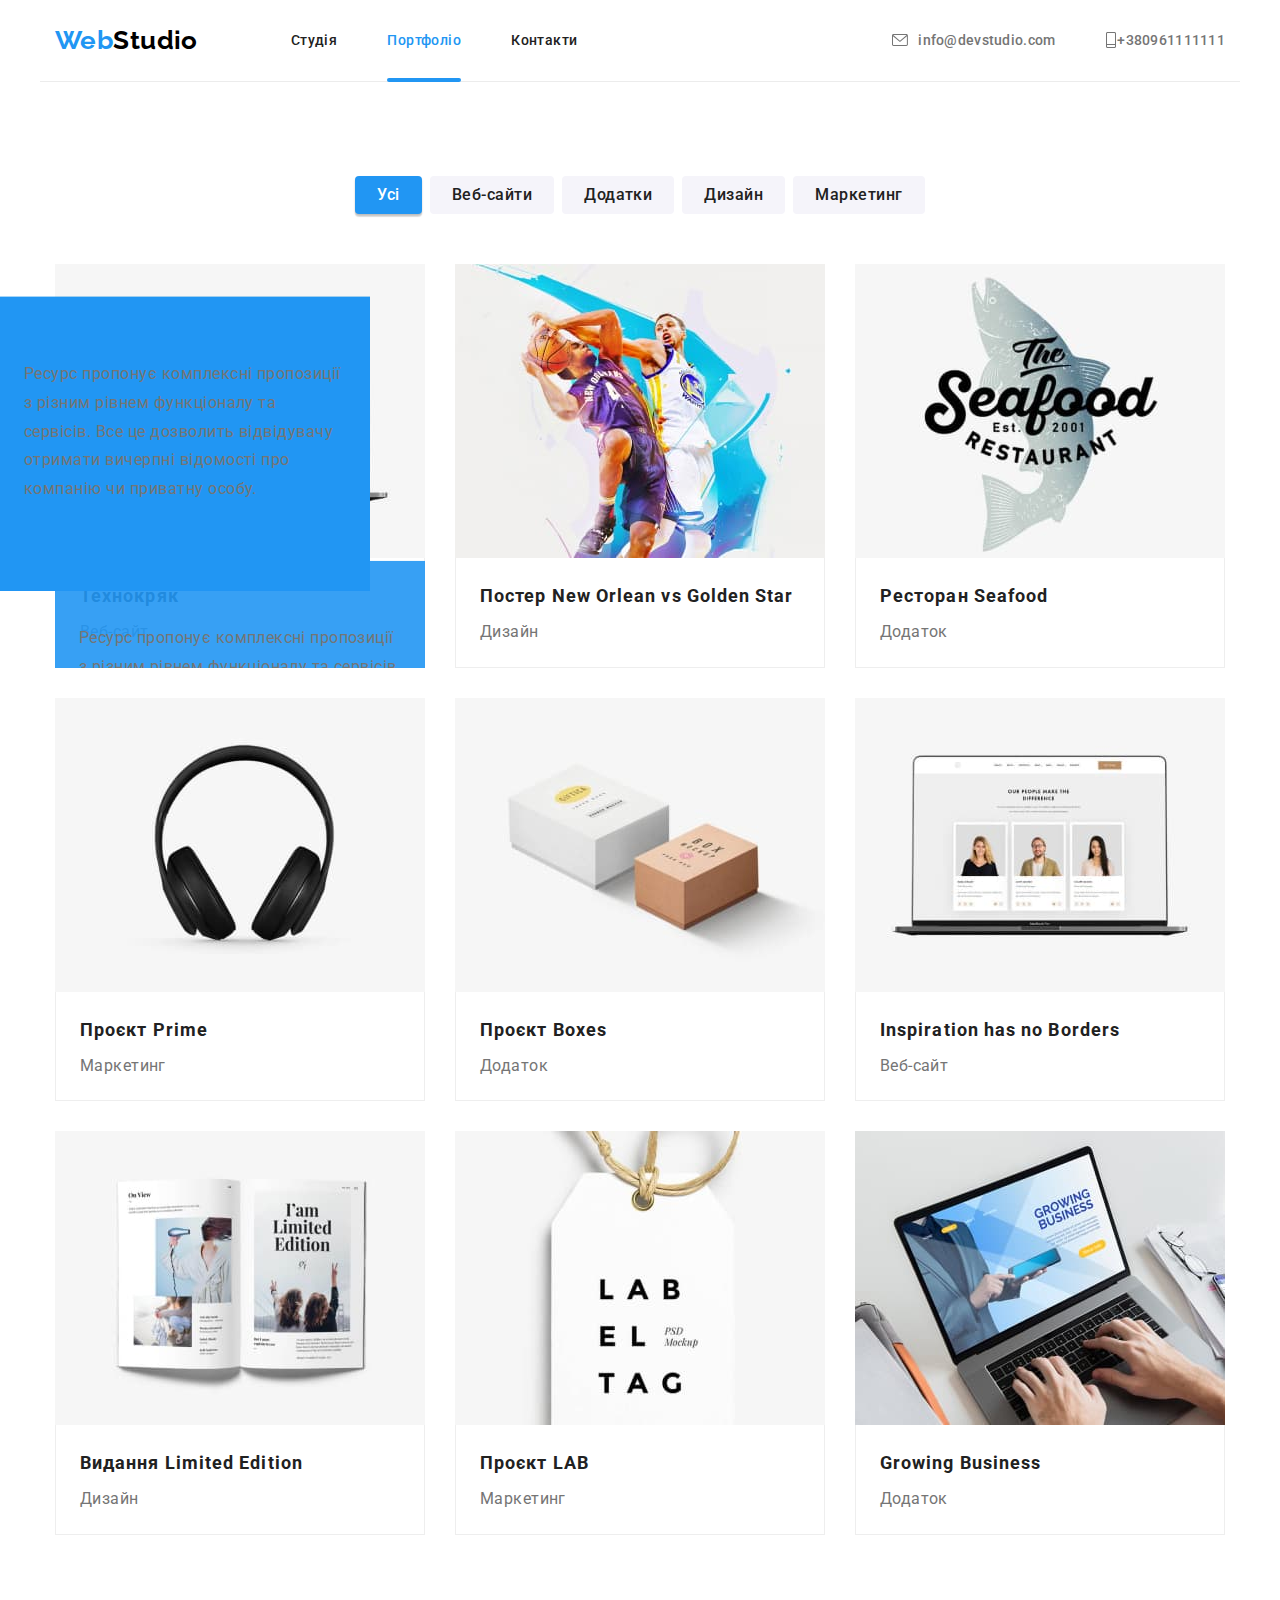
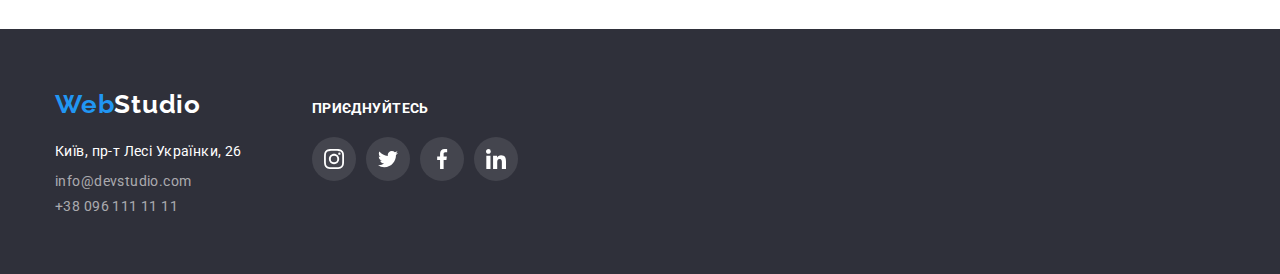
==== portfolio.html @ a7695c18 "commit" ====
<!DOCTYPE html>
<html lang="en">
  <head>
    <meta charset="UTF-8" />
    <meta http-equiv="X-UA-Compatible" content="IE=edge" />
    <meta name="viewport" content="width=device-width, initial-scale=1.0" />
    <title>Document</title>
    <link 
    href="https://fonts.googleapis.com/css2?family=Raleway:wght@700&family=Roboto:wght@400;500;700;900&display=swap"
    rel="stylesheet"/>
    <link rel="stylesheet" href="https://cdnjs.cloudflare.com/ajax/libs/modern-normalize/0.7.0/modern-normalize.min.css"/>
    <link rel="stylesheet" href="./css/styles.css"/>
  </head>
  <body>
    <header>
      <header>
        <div class="container header">
            <a class="logo" href="./index.html"><span class="logotype">Web</span><span class="second-logotype-style">Studio</span>
            </a> 
            <nav class="header-nav">
              <ul class="site-nav-link">
                <li class="header-li"><a class="link-studio" href="./index.html">Студія</a>
                </li>
                <li class="header-li"><a class="link-port-active bottom-blue position-bottom" href="./portfolio.html">Портфоліо</a>
                </li>
                <li class="header-li"><a class="link-item" href="">Контакти</a> 
                </li>
              </ul>
            </nav>
              <ul class="contacts-nav-link">
                <li class="contacts-address"><a class="nav-mail" href="mailto:info@devstudio.com">
                  <svg class="contacts-address-mail" width="16" height="12">
                    <use href="./images/symbol-defs-name.svg#icon-envelope"></use></svg>
                    info@devstudio.com</a>
            </li>
                <li class="contacts-address"><a class="nav-phone" href="tel:+:+380961111111">
                  <svg class="contacts-address-phone" width="12" height="16">
                    <use href="./images/symbol-defs-name.svg#icon-smartphone"></use></svg>
                    +380961111111</a>
                </li>
            </ul>
        </div>
      </header>
    </header>
    <main>
        <section class="main-content">
          <div class="container">
            <h1 class="visually-hidden">Портфоліо</h1>
            <ul class="button-wrapper">
        <li><button class="main-button" type="button">Усі</button>
        </li>
        <li><button class="button-gray" type="button">Веб-сайти</button>
        </li>
        <li><button class="button-gray" type="button">Додатки</button>
        </li>
        <li><button class="button-gray" type="button">Дизайн</button> 
        </li>
        <li><button class="button-gray" type="button">Маркетинг</button>
        </li>
            </ul>
            <h2 class="visually-hidden">Надані послуги</h2>
    <ul class="photo-portfolio-list">
    <li class="photo-flex">
      <div class="thumb-photo-portfolio">
        <a class="gallery-list none-style shadow-box" href="/portfolio.html">
         <img src="./images/img.comp.jpg" 
         class="imgflex"
         alt="Ноутбук"
    width="370"
    />
        <div class="gallery-window">
      <p class="gallery-desc-text">
        Ресурс пропонує комплексні пропозиції з різним рівнем
        функціоналу та сервісів. Все це дозволить відвідувачу
        отримати вичерпні відомості про компанію чи приватну
        особу.
      </p>
    </div>
  
    <div class="text-redactor">
    <h2 class="photo-portfolio-header">Технокряк</h2>
    <p class="photo-potfolio-paragraph">Веб-сайт</p>
    </div>
    </a>
    </li>
    <li  class="photo-flex">
        <a class="gallery-list none-style shadow-box" href="/portfolio.html">
        <img src="./images/img.basket.jpg"
        class="imgflex"
         alt="Баскетбольные игроки"
    width="370"/>
    <div class="gallery-window">
      <p class="gallery-desc-text">
        Ресурс пропонує комплексні пропозиції з різним рівнем
        функціоналу та сервісів. Все це дозволить відвідувачу
        отримати вичерпні відомості про компанію чи приватну
        особу.
      </p>
    </div>
    
    <div class="text-redactor ">
    <h2 class="photo-portfolio-header">Постер New Orlean vs Golden Star</h2>
    <p class="photo-potfolio-paragraph">Дизайн</p>
  </div>
</a>
    </li>
    <li  class="photo-flex">
        <a class="gallery-list none-style shadow-box" href="/portfolio.html">
        <img src="./images/img.fish.jpg"
        class="imgflex"
         alt="Логотип рыбного ресторана"
    width="370"
    />
    <div class="gallery-window">
      <p class="gallery-desc-text">
        Ресурс пропонує комплексні пропозиції з різним рівнем
        функціоналу та сервісів. Все це дозволить відвідувачу
        отримати вичерпні відомості про компанію чи приватну
        особу.
      </p>
    </div>

    <div class="text-redactor">
    <h2 class="photo-portfolio-header">Ресторан Seafood</h2>
    <p class="photo-potfolio-paragraph">Додаток</p>
  </div>
</a>
    </li>
    <li  class="photo-flex">
        <a class="gallery-list none-style shadow-box" href="/portfolio.html">
        <img src="./images/img.headphones.jpg"
        class="imgflex"
        alt="Наушники"
        width="370"
       
        />
        <div class="gallery-window">
          <p class="gallery-text-window">
            Ресурс пропонує комплексні пропозиції з різним рівнем
            функціоналу та сервісів. Все це дозволить відвідувачу
            отримати вичерпні відомості про компанію чи приватну
            особу.
          </p>
        </div>
        <div class="text-redactor">
        <h2 class="photo-portfolio-header">Проєкт Prime</h2>
        <p class="photo-potfolio-paragraph">Маркетинг</p>
      </div>
</a>
    </li>
    <li  class="photo-flex">
        <a class="gallery-list none-style shadow-box" href="/portfolio.html">
        <img src="./images/img.box.jpg"
        class="imgflex"
        alt="Коробки"
        width="370"
        
        />
        <div class="gallery-window">
          <p class="gallery-text-window">
            Ресурс пропонує комплексні пропозиції з різним рівнем
            функціоналу та сервісів. Все це дозволить відвідувачу
            отримати вичерпні відомості про компанію чи приватну
            особу.
          </p>
        </div>
        <div class="text-redactor">
        <h2 class="photo-portfolio-header">Проєкт Boxes</h2>
        <p class="photo-potfolio-paragraph">Додаток</p>
      </div>
</a>
    </li>
    <li  class="photo-flex">
        <a class="gallery-list none-style shadow-box " href="/portfolio.html">
        <img src="./images/img.comp.jpg"
        class="imgflex"
        alt="Монитор"
        width="370"
        
        />
        <div class="gallery-window">
          <p class="gallery-text-window">
            Ресурс пропонує комплексні пропозиції з різним рівнем
            функціоналу та сервісів. Все це дозволить відвідувачу
            отримати вичерпні відомості про компанію чи приватну
            особу.
          </p>
        </div>
        <div class="text-redactor">
        <h2 class="photo-portfolio-header">Inspiration has no Borders</h2>
        <p class="photo-potfolio-paragraph">Веб-сайт</p>
      </div>
</a>
    </li>
    <li  class="photo-flex">
        <a class="gallery-list none-style shadow-box" href="/portfolio.html">
        <img src="./images/img.journal.jpg"
        class="imgflex"
        alt="Журнал"
        width="370"
        
        />
        <div class="gallery-window">
          <p class="gallery-text-window">
            Ресурс пропонує комплексні пропозиції з різним рівнем
            функціоналу та сервісів. Все це дозволить відвідувачу
            отримати вичерпні відомості про компанію чи приватну
            особу.
          </p>
        </div>
        <div class="text-redactor">
        <h2 class="photo-portfolio-header">Видання Limited Edition</h2>
        <p class="photo-potfolio-paragraph">Дизайн</p>
      </div>
</a>
    </li>
    <li  class="photo-flex">
        <a class="gallery-list none-style shadow-box" href="/portfolio.html">
        <img src="./images/img.psd.jpg"
        class="imgflex"
        alt="Этикетка"
        width="370"
       
        />
        <div class="gallery-window">
          <p class="gallery-text-window">
            Ресурс пропонує комплексні пропозиції з різним рівнем
            функціоналу та сервісів. Все це дозволить відвідувачу
            отримати вичерпні відомості про компанію чи приватну
            особу.
          </p>
        </div>
        <div class="text-redactor">
        <h2 class="photo-portfolio-header">Проєкт LAB</h2>
        <p class="photo-potfolio-paragraph">Маркетинг</p>
      </div>
</a>
    </li>
    <li  class="photo-flex">
        <a class="gallery-list none-style shadow-box" href="/portfolio.html">
        <img src="./images/img.mac.jpg"
        class="imgflex"
        alt="Посещение сайта с ноутбука"
        width="370"
      
        />
        <div class="gallery-window">
          <p class="gallery-text-window">
            Ресурс пропонує комплексні пропозиції з різним рівнем
            функціоналу та сервісів. Все це дозволить відвідувачу
            отримати вичерпні відомості про компанію чи приватну
            особу.
          </p>
        </div>
        <div class="text-redactor">
        <h2 class="photo-portfolio-header">Growing Business</h2>
        <p class="photo-potfolio-paragraph">Додаток</p>
      </div>
</a>
</div>  
    </li>
  </ul>  
</div>   
</section>
<script src="./js/modal.js"></script>
<footer class="bottom-space">
  <div class="bottom-onetwo container">
  <div class="bottom-address-space">
    <h2 class="visually-hidden">Контактні дані та адреса</h2>
  <a class="logowhite" href="./index.html"> <span class="logotype">Web</span>Studio</a>
  <address class="map">
  <ul class="bottom-color-contacts">
    <li class="address-bottom-type">
      <a class="address-link" href="https://goo.gl/maps/fhZfJkReo6paiRUa7" 
      target="_blank"
      rel="noopener nofollow">
      Київ, пр-т Лесі Українки, 26</a></li>
    <li class="address-bottom-type"><a class="address-bottom" href="mailto:info@devstudio.com">info@devstudio.com</a></li>
    <li class="address-bottom-type"><a class="address-bottom" href="tel:+380961111111">+38 096 111 11 11</a></li>
  </ul>
</address>
  </div>
  <div class="follow-us">
    <h3 class="follow-title title-footer">приєднуйтесь</h3>
    <ul class="follow-us-list">
      <li class="follow-item">
        <a class="follow-link"
          href=""
          target="_blank"
          rel="noopener noreferrer">
          <svg class="icon-join" width="20" height="20">
            <use href="./images/symbol-defs-name.svg#icon-instagram-2"></use>
          </svg>
        </a>
      </li>
      <li class="follow-item">
        <a class="follow-link"
          href=""
          target="_blank"
          rel="noopener noreferrer">
          <svg class="icon-join" width="20" height="20">
            <use href="./images/symbol-defs-name.svg#icon-twitter-2"></use>
          </svg>
        </a>
      </li>
      <li class="follow-item">
        <a class="follow-link"
          href=""
          target="_blank"
          rel="noopener noreferrer">
          <svg class="icon-join" width="20" height="20">
            <use href="./images/symbol-defs-name.svg#icon-facebook-2"></use>
          </svg>
        </a>
      </li>
      <li class="follow-item">
        <a class="follow-link"
          href=""
          target="_blank"
          rel="noopener noreferrer">
          <svg class="icon-join" width="20" height="20">
            <use href="./images/symbol-defs-name.svg#icon-linkedin-2"></use>
          </svg>
        </a>
      </li>
    </ul>
  </div>
</div>
</footer>
</body>
</html>
---- css/styles.css ----
:root {
    --logo-color: #000000;
    --accent-color:#2196f3;
    --main-text-color: #757575;
    --address-color: rgba(255, 255, 255, 0.6);
    --h-color-text: #212121;
    --header-bcolor: #FFFFFF;
    --hero-bcolor: #2f303a;
    --whatwedo-bcolor: #f5f5f5;
    --team-bcolor: #f5f4fa;
    --hero-color-gradient: rgba(47, 48, 58, 0.4);
    --color-gray:  #afb1b8; 
    --footer-second-join: rgba(255, 255, 255, 0.1);
    --cubic-bezier: cubic-bezier(0.4, 0, 0.2, 1);
    }
    html {
        box-sizing:border-box;
    }
    *, 
    *::before, 
    *::after {
      box-sizing: inherit;
    }
   .contacts-nav-link .contacts-address{
    margin-right: 50px;
   }
   .contacts-address:nth-last-child(-n + 1){
   margin-right: 0;
   }
   .contacts-address-mail .contacts-address-phone svg{ 
    fill: currentColor;
    margin-right: 10px;
   }
   .contacts-address-mail{
    fill:currentColor;
    margin-right: 10px;
   }
.nav-phone:focus,
.nav-phone:hover{
    fill: var(--accent-color);
}
.contacts-address-phone{
    fill: currentColor;
}
.contacts-address-mail:hover {
    fill: var(--accent-color);
   }
   
   .contacts-address-phone:hover {
    fill: var(--accent-color);
   }
   /* .adress-envelope:hover,
.adress-smaerphone:hover{
    fill: var(--premary-color);
} */

/* ---------------- */
    .container{
        width: 1200px;
        padding-left: 15px;
        padding-right: 15px;
        margin-left: auto;
        margin-right: auto;
    }
    h1,
    h2,
    h3,
    h4,
    h5,
    p{
        margin: 0;
    }
    img{
        display: block;
        width: 100%;
        height: auto;
    }
    .bottom-space{
        font-style: normal;
    }
    .section{
        padding-top: 94px;
        padding-bottom: 94px;
    }
body{
    background-color: var(--header-bcolor);
    font-family: Roboto, sans-serif;
    color: var(--h-color-text);
    letter-spacing: 0.03em;
    font-size: 14px;
}
.header{
    display: flex;
    align-items: center
}
.header-nav{
    display: inline-block;
    display: flex; 
}

.visually-hidden {
    position: absolute;
  width: 1px;
  height: 1px;
  margin: -1px;
  border: 0;
  padding: 0;
  white-space: nowrap;
  clip-path: inset(100%);
  clip: rect(0 0 0 0);
  overflow: hidden;
 
}
  
/* Header markup */
.logo {
    font-family: Raleway, sans-serif;
    font-weight: 700;
    font-size: 26px;
    line-height: 1.19;
    text-decoration: none;
}


.logotype {
    color:var(--accent-color);
    font-weight: 700;;
    font-size: 26px;
    line-height: 1.19;
}
.second-logotype-style {
    color:#000000;
}
.site-nav-link a{
    list-style-type: none;
    font-weight: 500;
    font-size: 14px;
    line-height: 1.14;
    transition: color 250ms var(--cubic-bezier);
}
.section-number-one{
    position: relative;
}
.title-window{
        font-weight: 700;
        font-size: 14px;
        line-height: 1.17;
        letter-spacing: 0.03em;
        text-transform: uppercase;
        text-align: center;
        color: var(--header-bcolor);
        padding: 27px 0;
}
.features-window{
        position: absolute;
        left: 0;
        bottom: 0;
        width: 370px;
        background-color: rgba(47, 48, 58, 0.8);
}
.site-nav-link a{
    text-decoration: none;
}

.link-item,
.link-port {
    font-weight: 500;
    color:var(--h-color-text);
    transition: color 250ms var(--cubic-bezier);

}
.link-studio-active {
    padding-top: 32px;
    padding-bottom: 32px;
    color:var(--accent-color);
    transition: color 250ms var(--cubic-bezier);
}
.link-port-active{
  padding-top: 32px;
  padding-bottom: 32px;
  color: var(--accent-color)
}


.link-studio{
    color: #212121;
}
.site-nav-link, .link-studio:focus,
.link-item:focus,
.link-port:focus,
.link-studio:hover,
.link-item:hover,
.link-port:hover {
    color: var(--accent-color);
}
.link-studio-active:hover,
.link-port-active:hover {
    color:var(--accent-color);
}
.contacts-nav-link {
    margin-top: 0;
    margin-bottom: 0;
    list-style-type: none;
    padding: 0;
}

.link.active {
    color: var(--premary-color);
}

.position-bottom::after{
        position: absolute;
        bottom: -1px;
        right: 0;
        content: "";
        display: block;
        width: 100%;
        height: 4px;
        background-color: var(--accent-color);
        border-radius: 2px;
}
/* NAV MAIL */

.nav-mail, .nav-phone {
    display: inline-block;
    font-weight: 500;
    font-size: 14px;
    line-height: 1.17;
    letter-spacing: 0.02em;
    padding: 32px 0;
    display: flex;
    align-items:center;
    transition: color 250ms var(--cubic-bezier);
}
.nav-phone {
    color: #757575;
}
.nav-mail {
    color: var(--main-text-color);
}
 .nav-mail:focus,.nav-mail:hover {
   color:var(--accent-color);
}
.nav-phone:focus, .nav-phone:hover{
    color:var(--accent-color);
 }
.contacts-nav-link a{
text-decoration: none;
}
.contacts-nav .nav-mail:hover {
    color: var(--accent-color)
}


/* Contacts-nav-link decoration elements */

/*Hero-color*/
.hero-color, .text {
    text-align: center;
}
.hero-color{
    max-width: 1600px;
    height: 600px;
    margin-left: auto;
    margin-right: auto;
    background-color: var(--hero-color-gradient);
    background-image: 
        linear-gradient(
            rgba(47, 48, 58, 0.4),
            rgba(47, 48, 58, 0.4) ),
          url(../images/hero/jpg.hero.jpg);
    background-repeat: no-repeat;
    background-position: center;
    background-size: cover;
}
.hero-color{
    padding: 200px 0;
}
.text {
    margin-top: 0;
    margin-bottom: 30px;
}
.text {
    color: var(--header-bcolor);
    font-weight: 900;
    font-size: 44px;
    line-height: 1.36;
    text-transform: uppercase;
    letter-spacing: 0.06em;
    margin-bottom: 44px;
    width: 696px;
    margin: 0 auto;
    margin-bottom: 30px;
}

.button-order {
    display: inline-block;
    padding: 10px 32px;
    background-color: var(--accent-color);
    color: var(--header-bcolor);
    border: none;
    border-radius: 4px;
    font-family: inherit;
    font-weight: 700;
    line-height: 1.88;
    letter-spacing: 0.06em; 
    font-size: 16px;
    cursor: pointer;
    text-align: center;
    min-width: 216px;
    
}
/* Our Benefits*/
.benefits {
    margin-top: 0;
    margin-bottom: 10px;
    padding: 0;
}
.header-nav ul{
    list-style-type: none;
}


.benefits-text{
    margin: 0; 
}
.well-being ul{
    list-style-type: none;
}
.company-plus{
    padding-left: 0;
}
.well-being{
    padding: 94px 0;
}
.what-we-do{
    padding-left: 0;
}
.programists-pictures{
    padding-top: 94px;
    padding-bottom: 94px;
}
.benefits {
    color: var(--h-color-text);
    font-weight: 700;
    font-size: 14px;
    line-height: 1.14;
    text-transform: uppercase;
}
.benefits-text {
    color: var(--main-text-color);
    font-size: 14px;
    line-height: 1.71;
}
.what-we-do {
    margin: 0;
    list-style-type: none;
}
.wedo-list{
    font-size: 36px;
    font-weight: 700;
    line-height: 1.17;
    letter-spacing: 0.03em;
    margin-bottom: 50px;
    margin-top: 0;
    text-align: center;
}
.work-pictures{
    padding-bottom: 94px;
}
.what-we-do{
    display: flex;
    gap: 30px;
}
.what-wedo-list {
    color:#212121;
    font-family: 'Roboto';
    font-style: normal;
    font-weight: 700;
    font-size: 36px;
    line-height: 1.17;
    letter-spacing: 0.03em;
    text-align: center;
}

/* Our Team */
.programists-pictures ul {
    list-style-type:none;
    padding: 0;
}
.programists-pictures {
    background-color: var(--team-bcolor);
}
.team-title{
    margin: 0;
    margin-bottom: 50px;
}
/* COMPANY PREFERENSIES DECOR*/

.company-plus{
    margin-top: 0;
    margin-bottom: 0;
}
.company-plus{
    display: flex;
    gap: 30px;
}
.list-preferences{
    display: flex;
    align-items: center;
    justify-content: center;
    margin-bottom: 30px;
    min-height: 120px;
    background: var(--team-bcolor);
    border-radius: 4px;
}
.list-size{
        flex-basis: 270px;
}
.team-title {
    color:#212121;
    font-family: 'Roboto';
    font-style: normal;
    font-weight: 700;
    font-size: 36px;
    line-height: 1.17;
    letter-spacing: 0.03em;
    text-align: center;
}
.our-team{
    display: flex;
    gap: 30px;
    padding-left: 0;
}
.our-team {
    margin-top: 0;
    margin-bottom: 0;
}
.team-text{
    background: #FFFFFF;
/* material shadow v1 */

box-shadow: 0px 1px 3px rgba(0, 0, 0, 0.12), 0px 1px 1px rgba(0, 0, 0, 0.14), 0px 2px 1px rgba(0, 0, 0, 0.2);
border-radius: 0px 0px 4px 4px;
}
.team-text-padding{
    padding-top: 30px;
    padding-bottom: 16px;
}
.team-text-add{
    padding-bottom: 30px;
}
.team-name{
    margin-bottom: 0;
}
.job-title{
    margin-top: 10px;
    margin-bottom: 0;
}
.members-team {
    background-color: var(--team-bcolor);
}
.team-title {
    color: var(--h-color-text);
    font-weight: 700;
    font-size: 36px;
    line-height: 1.17;
}
.team-name {
    color: var(--h-color-text);
    font-weight: 500; 
    font-size: 16px; 
    line-height: 1.17;
    text-align: center;
}
.job-title {
    color: var(--main-text-color); 
    font-size: 16px; 
    line-height: 1.17;
    text-align: center;
}
.bottom-space {
    background-color: var(--hero-bcolor);
    padding:60px 0;
}

.main-social-link:hover,
.main-social-link:focus{
    background: var(--accent-color);
    color: var(--header-bcolor);

}
.social-list-main{
    display: flex;
    justify-content: center;
   
    gap: 10px;
  

}
.our-clients{
        display: flex;
        justify-content: center;
        gap: 30px;
        list-style-type: none;
        margin-top: 50px;
        margin-bottom: 0;
       padding: 0;
       margin: 0;
}

.main-social-link{
    display: flex;
    justify-content: center;
    align-items: center;
    width: 44px;
    height: 44px;
    color: var(--color-gray);
    border-radius: 50%;
    transition: color 250ms var(--cubic-bezier), 
    background-color 250ms var(--cubic-bezier);
}
/* Постійні клієнти */
.clients-pick{
    color:#212121;
    font-weight: 700;
    font-size: 36px;
    line-height: 1.17;
    letter-spacing: 0.03em;
    text-align: center;
    margin-bottom: 50px;
}
.clients{
 padding: 94px 0;
}
.logo-client-link{
    display: flex;
    justify-content: center;
    align-items: center; 
    width: 170px;
    height: 92px;
    border-radius: 4px;
    fill: var(--color-gray);
    border: 1px solid var(--color-gray);
    transition: color 250ms var(--cubic-bezier),
    border 250ms var(--cubic-bezier);
}

.logo-client-link:focus,
.logo-client-link:hover{
   fill: var(--accent-color);
   border: 1px solid var(--accent-color)
}

.icon-brand,
.team-social-icon{
    fill: currentColor;
}

.map .address-link .address-bottom{
    margin-bottom: 9px;
}
.address-bottom-type{
    margin-bottom:9px;
}
.address-bottom:last-child{
    margin-bottom: 0;
}
.bottom-space .logowhite .logotype{
    display: inline-block;
}
/* LOGOTYPE FLEX */
.logo{
    display:flex;
}
.logo{
    display: inline-block;

}
.logo {
    margin-top: 24px;
    margin-bottom: 25px;
}
/* NAV FLEX  */
.site-nav-link{
   
    display: block;
}

.site-nav-link  {
   flex-direction: row;
}
.site-nav-link {
    margin-left: 93px;
}
.site-nav-link{
    display: flex;
    margin: 0;
    padding: 0;
}
.header-nav{
    margin-left: 93px;
}
.header-li{
    position:relative;
    margin-right: 50px;
    padding-top: 32px;
    padding-bottom: 32px;
}
.header-li:nth-last-child(-n + 1) {
    margin-right: 0;
}
/* FLEX CONTACTS NAV */
.contacts-nav-link{
    display: flex;
    margin-left: auto;
}
.contacts-nav-link .nav-mail + .nav-phone{
    margin-left: 50px;
}
.logotype {
    color: var(--accent-color);
}
 .logowhite {
    font-family: Raleway, sans-serif;
    color: var(--header-bcolor);
    font-weight: 700;
    font-size: 26px;
    line-height: 1.2;
    text-decoration: none;
    letter-spacing: 0.03em;
  
}

.map {
    margin-top: 20px;
    font-style: normal;
}
.address-link{
    font-family: Roboto;
    font-size: 14px;
    font-style: normal;
    line-height: 1.7;
    text-decoration: none;
    letter-spacing: 0.03em;
    transition: color 250ms var(--cubic-bezier);
}
.bottom-space a{
    text-decoration: none;
}
.bottom-onetwo{
        display: flex;
        align-items: baseline;
}
.address-link {
    color:var(--header-bcolor)
}
.address-bottom {
    color: var(--address-color);
    transition: color 250ms var(--cubic-bezier);
}
.bottom-space ul{
    padding: 0;
    margin: 0;
    list-style-type: none;
   
}
.address-bottom-type:nth-last-child(-n + 1){
    margin-bottom: 0;
}
/* Footer join us */
.follow-title  {
    color: var(--header-bcolor);
}
.follow-title {
    margin-bottom: 20px;
}
.follow-us{
    margin-left: 70px;
}
.follow-us-list{
    display: flex;
    justify-content: center;
    align-items: center;
    gap: 10px;
}

.follow-link {
    display: flex;
    justify-content: center;
    align-items: center;
    width: 44px;
    height: 44px;
background: rgba(255, 255, 255, 0.1);
    border-radius: 50%;
    transition: background-color 250ms var(--cubic-bezier);
}
.follow-item:hover,
.follow-item:focus,
.follow-link:hover,
.follow-link:focus{
    background: var(--accent-color);
    fill: var(--accent-color);
    border-radius: 50%;
}
.title-footer{
    font-weight: 700;
    font-size: 14px;
    line-height: 1.14;
    letter-spacing: 0.03em;
    text-transform: uppercase;
}

/* Second maket */

.header{
    border-bottom: 1px solid #ECECEC;
}
.main-button {
    background-color: var(--accent-color);
    color: var(--header-bcolor);
    font-size: 16px;
    line-height: 1.62;
    padding: 6px 22px;
    border-radius: 4px;
    font-weight: 500;
    font-family: inherit;
    letter-spacing: 0.03em;
    cursor: pointer;
    border: none;
    text-align: center;
/* shadow-middle */

box-shadow: 0px 3px 1px rgba(0, 0, 0, 0.1), 0px 1px 2px rgba(0, 0, 0, 0.08), 0px 2px 2px rgba(0, 0, 0, 0.12);
}
.main-content {
    display: block;
}
.button-wrapper .photo-portfolio-list {
    padding: 0;
    margin: 0;
}
.main-content{
    padding-top: 94px;
    padding-bottom: 94px;
}
.text-redactor{
    padding: 20px 24px;
    border: 1px solid #EEEEEE;
    border-top: none;

}
.photo-portfolio-list{
    display: flex;
    flex-wrap: wrap;
    gap: 30px;
    margin: 0;
    padding-left: 0;
}

.photo-flex{
    flex-basis: calc((100% - 60px) / 3);
    width: 370px;
}

.imgflex{
    display: block;
    max-width: 100%;
}

.button-wrapper  {
    display: flex;
    justify-content: center;
    margin-bottom: 50px;
    padding-left: 0;
    margin-top: 0;
}
.button-wrapper .button-gray {
    margin-right: 8px;
}
.button-wrapper .button-gray:nth-last-child(-n+1){
    margin-right: 0;
}

.button-wrapper  {
    display: flex;
    gap: 8px;
    list-style-type: none;
}

.button-gray {
    background-color: var(--team-bcolor);
    color: var(--h-color-text);
    padding: 6px 22px;
    border-radius: 4px;
    font-weight: 500;
    font-size: 16px;
    font-family: inherit;
    letter-spacing: 0.03em;
    cursor: pointer;
    line-height: 1.62;
    border: none;
    transition: color 250ms var(--cubic-bezier), 
    background-color 250ms var(--cubic-bezier), 
    box-shadow 250ms var(--cubic-bezier);
}
.button-wrapper, .main-button:focus,
.main-button{
    color:var(--header-bcolor);
}
.button-gray:hover,
.button-gray:focus
{
    background-color:var(--accent-color);
    color:#FFFFFF;
    box-shadow: 0px 3px 1px rgba(0, 0, 0, 0.1), 0px 1px 2px rgba(0, 0, 0, 0.08), 0px 2px 2px rgba(0, 0, 0, 0.12);
}
.main-content .photo-portfolio-list p {
    color: var(--main-text-color);
    font-size: 16px;
    line-height: 1.8;
}
.photo-portfolio-list li{
    list-style: none;
}
.photo-portfolio-list ul{
    text-decoration: none;
}
.photo-portfolio-header{
    color: var(--h-color-text);
    font-weight: 700;
    font-size: 18px;
    line-height: 2;
    letter-spacing: 0.06em;
}
.photo-portfolio-header{
    margin-bottom: 4px;
    margin-top: 0;
}
.photo-potfolio-paragraph{
    margin-top: 0;
    margin-bottom: 0;
}

.none-style{
    text-decoration: none;
    display: block;
}

.none-style:hover,
.none-style:focus{
    box-shadow: 0px 1px 1px rgba(0, 0, 0, 0.12), 0px 4px 4px rgba(0, 0, 0, 0.06), 1px 4px 6px rgba(0, 0, 0, 0.16);
}


/* Footer add work */
.address-link:hover,
.address-link:focus,
.address-bottom:focus,
.address-bottom:hover {
    color:#2196f3;
}
/* HOMEWORK 5  */
.is-hidden{
    opacity: 0;
    visibility: hidden;
    pointer-events: none;
}
.modal-window{
    position: fixed;
    top: 0;
    right: 0;
    z-index: 100;
    width: 100%;
    height: 100%;
    background-color:  rgba(47, 48, 58, 0.4);
    transition: opacity 250ms var(--cubic-bezier),
    visibility 250ms var(--cubic-bezier);
}
.modal{
    position: absolute;
    top: 50%;
    left: 50%;
    width: 528px;
    height: 581px;
    border-radius: 4px;
    transform: translate(-50%, -50%);
    background-color: var(--header-bcolor);
    box-shadow: 0px 1px 3px rgba(0, 0, 0, 0.12), 0px 1px 1px rgba(0, 0, 0, 0.14), 0px 2px 1px rgba(0, 0, 0, 0.2);
}
.modal-button{
    display: flex;
    position: absolute;
    align-items: center;
    justify-content: center;
    top: 8px;
    right: 8px;
    border: 0;
    background-color: transparent;
    cursor: pointer;
}

.thumb-photo-portfolio{
    position: relative;
    overflow: hidden;
}
.gallery-list{
    display: block;
    transition: opacity 250ms var(--cubic-bezier);
}
.gallery-window{
    position: absolute;
    top: 0;
    left: 0;
    width: 370px;
    height: 294px;
    padding: 63px 24px;
    background-color:  rgba(33, 150, 243, 0.9);
    transform: translateY(101%);
    transition: transform 250ms var(--cubic-bz);
}

.gallery-list:hover,
.gallery-window:focus,
.gallery-list:focus,
.gallery-window:hover{
    transform: translateY(0);
}

.gallery-text-window{
    font-size: 18px;
    line-height: 1.55;
    letter-spacing: 0.03em;
    color: var(--header-bcolor);
}
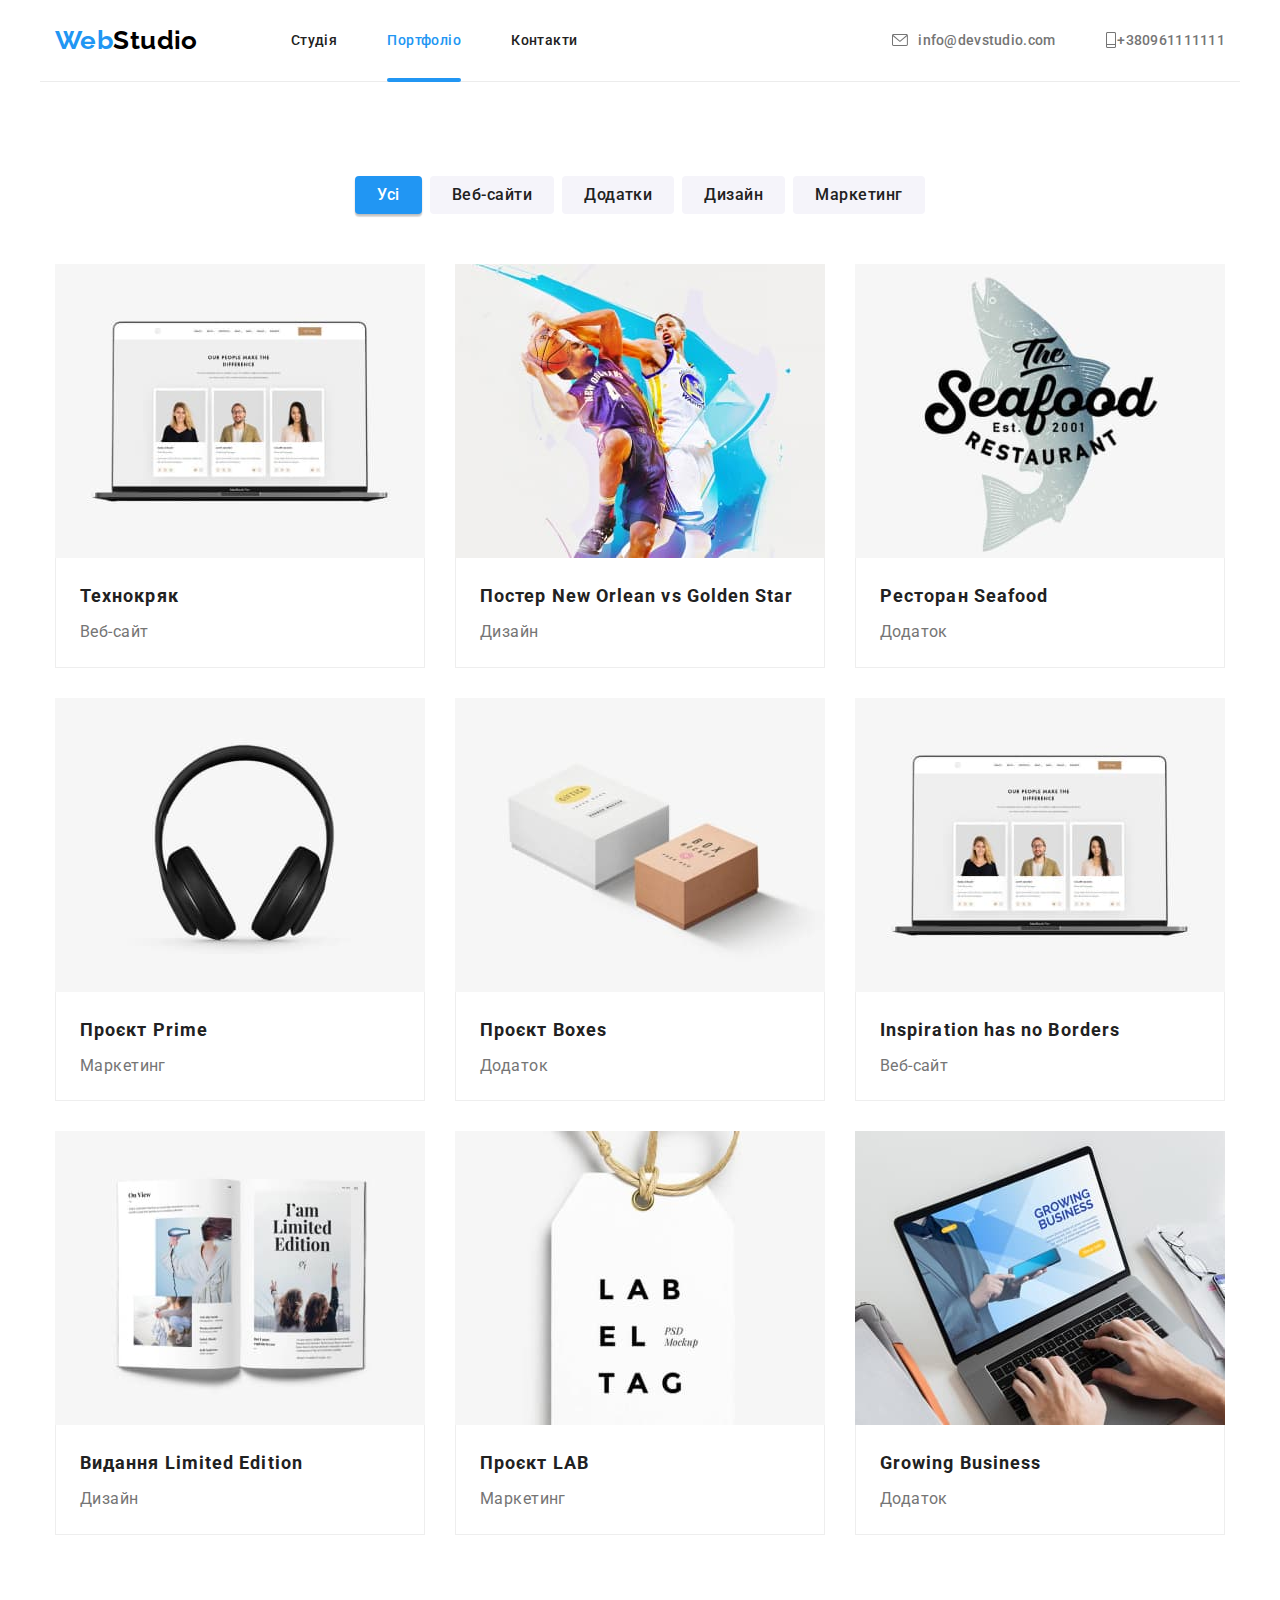
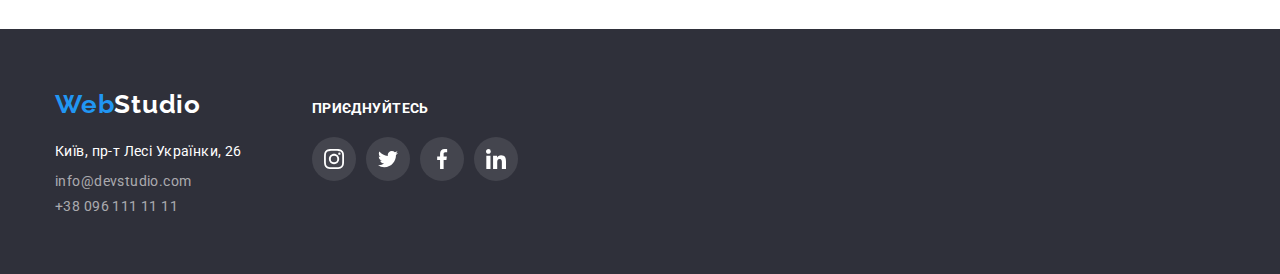
==== commit 9f7b988b: "commit" ====
--- a/portfolio.html
+++ b/portfolio.html
@@ -61,22 +61,22 @@
             <h2 class="visually-hidden">Надані послуги</h2>
     <ul class="photo-portfolio-list">
     <li class="photo-flex">
-      <div class="thumb-photo-portfolio">
-        <a class="gallery-list none-style shadow-box" href="/portfolio.html">
-         <img src="./images/img.comp.jpg" 
-         class="imgflex"
-         alt="Ноутбук"
-    width="370"
-    />
-        <div class="gallery-window">
-      <p class="gallery-desc-text">
-        Ресурс пропонує комплексні пропозиції з різним рівнем
-        функціоналу та сервісів. Все це дозволить відвідувачу
-        отримати вичерпні відомості про компанію чи приватну
-        особу.
-      </p>
-    </div>
-  
+        <a class="gallery-list none-style shadow-box" href="/portfolio.html">
+          <div class="thumb-photo-portfolio">
+            <img src="./images/img.comp.jpg" 
+              class="imgflex"
+              alt="Ноутбук"
+              width="370"
+            />
+            <div class="gallery-window">
+          <p class="gallery-text-windows">
+            Ресурс пропонує комплексні пропозиції з різним рівнем
+            функціоналу та сервісів. Все це дозволить відвідувачу
+            отримати вичерпні відомості про компанію чи приватну
+            особу.
+          </p>
+        </div>
+          </div>  
     <div class="text-redactor">
     <h2 class="photo-portfolio-header">Технокряк</h2>
     <p class="photo-potfolio-paragraph">Веб-сайт</p>
@@ -85,10 +85,12 @@
     </li>
     <li  class="photo-flex">
         <a class="gallery-list none-style shadow-box" href="/portfolio.html">
+          <div class="thumb-photo-portfolio">
         <img src="./images/img.basket.jpg"
         class="imgflex"
          alt="Баскетбольные игроки"
-    width="370"/>
+    width="370"
+    />
     <div class="gallery-window">
       <p class="gallery-desc-text">
         Ресурс пропонує комплексні пропозиції з різним рівнем
@@ -97,6 +99,7 @@
         особу.
       </p>
     </div>
+  </div>
     
     <div class="text-redactor ">
     <h2 class="photo-portfolio-header">Постер New Orlean vs Golden Star</h2>
@@ -106,6 +109,7 @@
     </li>
     <li  class="photo-flex">
         <a class="gallery-list none-style shadow-box" href="/portfolio.html">
+          <div class="thumb-photo-portfolio">
         <img src="./images/img.fish.jpg"
         class="imgflex"
          alt="Логотип рыбного ресторана"
@@ -119,7 +123,7 @@
         особу.
       </p>
     </div>
-
+          </div>
     <div class="text-redactor">
     <h2 class="photo-portfolio-header">Ресторан Seafood</h2>
     <p class="photo-potfolio-paragraph">Додаток</p>
@@ -128,19 +132,20 @@
     </li>
     <li  class="photo-flex">
         <a class="gallery-list none-style shadow-box" href="/portfolio.html">
+          <div class="thumb-photo-portfolio">
         <img src="./images/img.headphones.jpg"
         class="imgflex"
         alt="Наушники"
         width="370"
-       
-        />
-        <div class="gallery-window">
-          <p class="gallery-text-window">
-            Ресурс пропонує комплексні пропозиції з різним рівнем
-            функціоналу та сервісів. Все це дозволить відвідувачу
-            отримати вичерпні відомості про компанію чи приватну
-            особу.
-          </p>
+        />
+        <div class="gallery-window">
+          <p class="gallery-text-window">
+            Ресурс пропонує комплексні пропозиції з різним рівнем
+            функціоналу та сервісів. Все це дозволить відвідувачу
+            отримати вичерпні відомості про компанію чи приватну
+            особу.
+          </p>
+        </div>
         </div>
         <div class="text-redactor">
         <h2 class="photo-portfolio-header">Проєкт Prime</h2>
@@ -150,6 +155,7 @@
     </li>
     <li  class="photo-flex">
         <a class="gallery-list none-style shadow-box" href="/portfolio.html">
+          <div class="thumb-photo-portfolio">
         <img src="./images/img.box.jpg"
         class="imgflex"
         alt="Коробки"
@@ -164,6 +170,7 @@
             особу.
           </p>
         </div>
+          </div>
         <div class="text-redactor">
         <h2 class="photo-portfolio-header">Проєкт Boxes</h2>
         <p class="photo-potfolio-paragraph">Додаток</p>
@@ -172,6 +179,7 @@
     </li>
     <li  class="photo-flex">
         <a class="gallery-list none-style shadow-box " href="/portfolio.html">
+          <div class="thumb-photo-portfolio">
         <img src="./images/img.comp.jpg"
         class="imgflex"
         alt="Монитор"
@@ -186,6 +194,7 @@
             особу.
           </p>
         </div>
+          </div>
         <div class="text-redactor">
         <h2 class="photo-portfolio-header">Inspiration has no Borders</h2>
         <p class="photo-potfolio-paragraph">Веб-сайт</p>
@@ -194,20 +203,21 @@
     </li>
     <li  class="photo-flex">
         <a class="gallery-list none-style shadow-box" href="/portfolio.html">
-        <img src="./images/img.journal.jpg"
-        class="imgflex"
-        alt="Журнал"
-        width="370"
-        
-        />
-        <div class="gallery-window">
-          <p class="gallery-text-window">
-            Ресурс пропонує комплексні пропозиції з різним рівнем
-            функціоналу та сервісів. Все це дозволить відвідувачу
-            отримати вичерпні відомості про компанію чи приватну
-            особу.
-          </p>
-        </div>
+          <div class="thumb-photo-portfolio">
+          <img src="./images/img.journal.jpg"
+          class="imgflex"
+          alt="Журнал"
+          width="370"
+        />
+        <div class="gallery-window">
+          <p class="gallery-text-window">
+            Ресурс пропонує комплексні пропозиції з різним рівнем
+            функціоналу та сервісів. Все це дозволить відвідувачу
+            отримати вичерпні відомості про компанію чи приватну
+            особу.
+          </p>
+        </div>
+          </div>
         <div class="text-redactor">
         <h2 class="photo-portfolio-header">Видання Limited Edition</h2>
         <p class="photo-potfolio-paragraph">Дизайн</p>
@@ -216,6 +226,7 @@
     </li>
     <li  class="photo-flex">
         <a class="gallery-list none-style shadow-box" href="/portfolio.html">
+          <div class="thumb-photo-portfolio">
         <img src="./images/img.psd.jpg"
         class="imgflex"
         alt="Этикетка"
@@ -230,6 +241,7 @@
             особу.
           </p>
         </div>
+          </div>
         <div class="text-redactor">
         <h2 class="photo-portfolio-header">Проєкт LAB</h2>
         <p class="photo-potfolio-paragraph">Маркетинг</p>
@@ -238,6 +250,7 @@
     </li>
     <li  class="photo-flex">
         <a class="gallery-list none-style shadow-box" href="/portfolio.html">
+          <div class="thumb-photo-portfolio">
         <img src="./images/img.mac.jpg"
         class="imgflex"
         alt="Посещение сайта с ноутбука"
@@ -252,6 +265,7 @@
             особу.
           </p>
         </div>
+          </div>
         <div class="text-redactor">
         <h2 class="photo-portfolio-header">Growing Business</h2>
         <p class="photo-potfolio-paragraph">Додаток</p>
--- a/css/styles.css
+++ b/css/styles.css
@@ -1,4 +1,4 @@
-
+/* CSS */
 :root {
     --logo-color: #000000;
     --accent-color:#2196f3;
@@ -757,6 +757,7 @@
     gap: 30px;
     margin: 0;
     padding-left: 0;
+    position: relative;
 }
 
 .photo-flex{
@@ -817,7 +818,11 @@
     box-shadow: 0px 3px 1px rgba(0, 0, 0, 0.1), 0px 1px 2px rgba(0, 0, 0, 0.08), 0px 2px 2px rgba(0, 0, 0, 0.12);
 }
 .main-content .photo-portfolio-list p {
-    color: var(--main-text-color);
+  
+    font-size: 16px;
+    line-height: 1.8;
+}
+.photo-portfolio-list p{
     font-size: 16px;
     line-height: 1.8;
 }
@@ -841,6 +846,7 @@
 .photo-potfolio-paragraph{
     margin-top: 0;
     margin-bottom: 0;
+    color: var(--main-text-color); 
 }
 
 .none-style{
@@ -907,6 +913,8 @@
 }
 .gallery-list{
     display: block;
+    position: relative; 
+    overflow: hidden;
     transition: opacity 250ms var(--cubic-bezier);
 }
 .gallery-window{
@@ -916,15 +924,14 @@
     width: 370px;
     height: 294px;
     padding: 63px 24px;
+    transform: translateY(101%);
     background-color:  rgba(33, 150, 243, 0.9);
-    transform: translateY(101%);
-    transition: transform 250ms var(--cubic-bz);
-}
-
-.gallery-list:hover,
-.gallery-window:focus,
-.gallery-list:focus,
-.gallery-window:hover{
+    transition: transform 250ms var(--cubic-bezier);
+    color:#FFFFFF;
+}
+
+.gallery-list:hover .gallery-window,
+.gallery-list:focus .gallery-window{
     transform: translateY(0);
 }
 
@@ -932,6 +939,6 @@
     font-size: 18px;
     line-height: 1.55;
     letter-spacing: 0.03em;
-    color: var(--header-bcolor);
+
 }
     